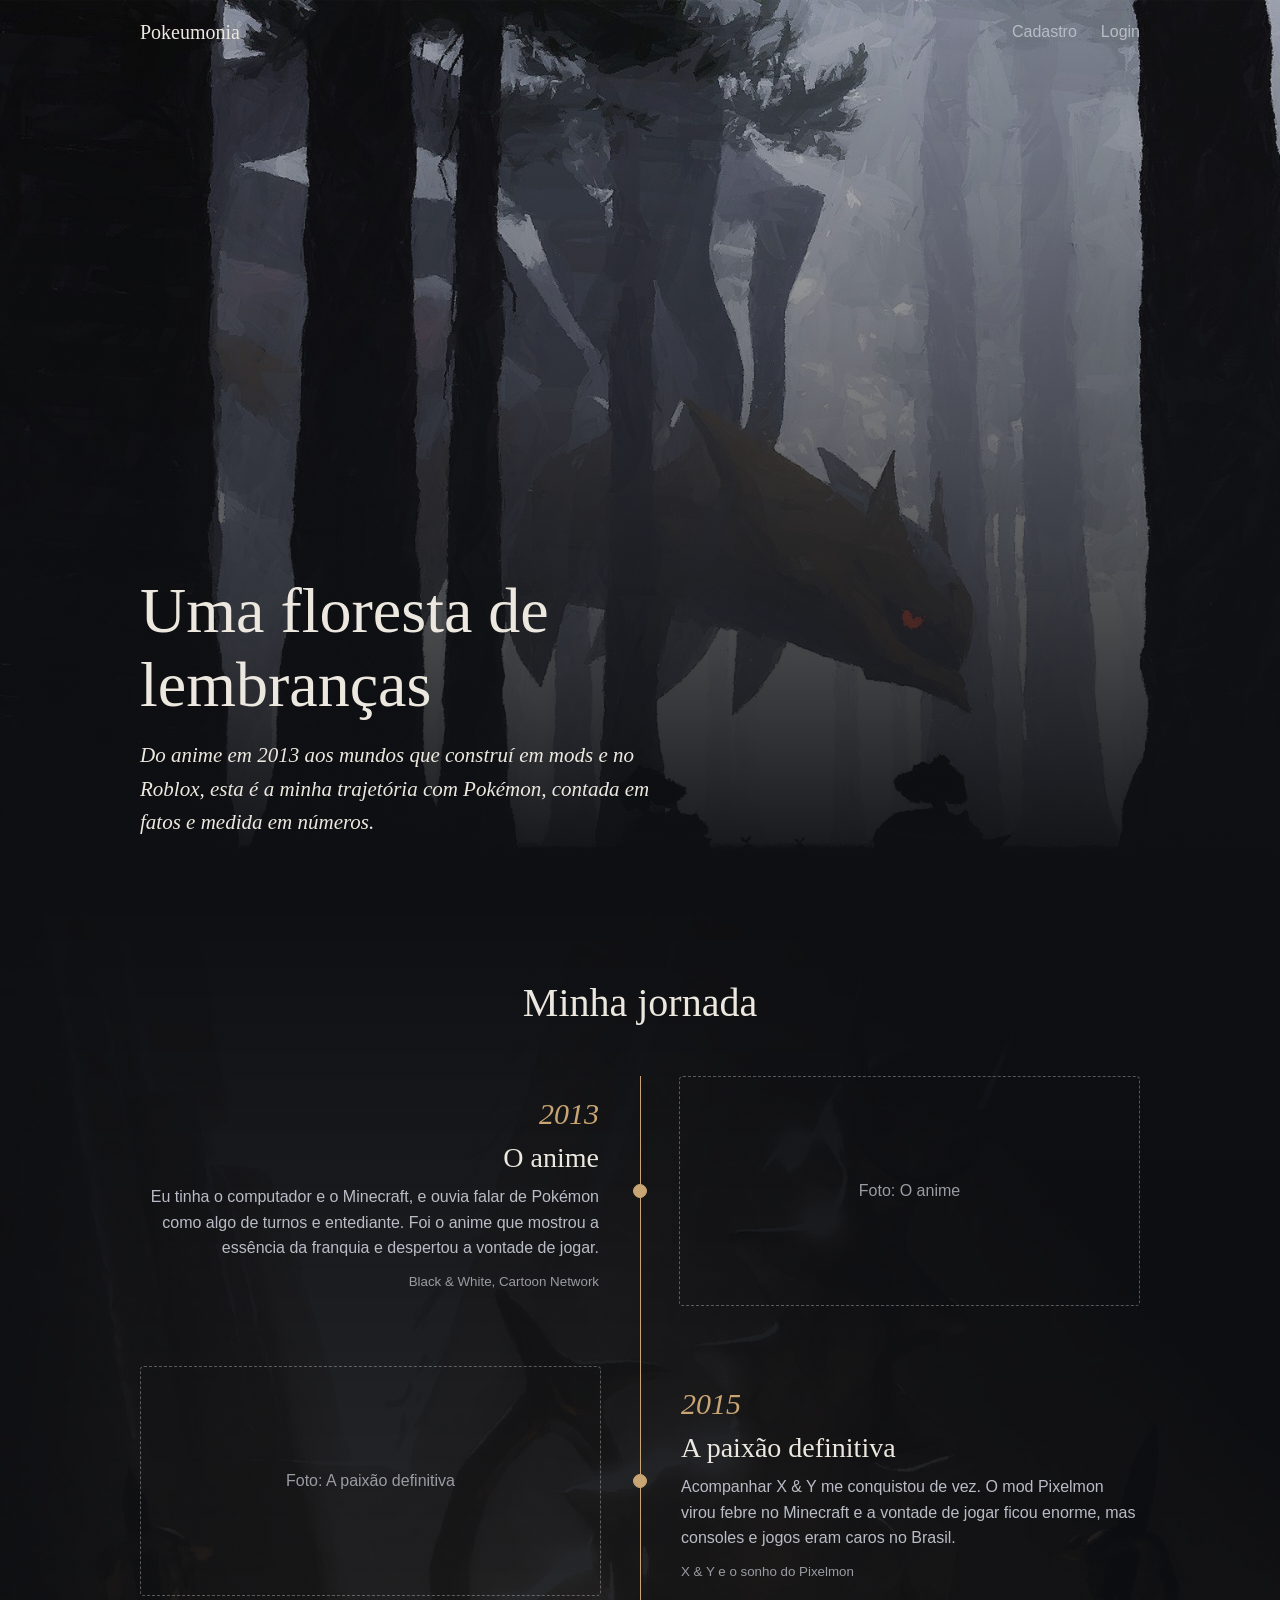
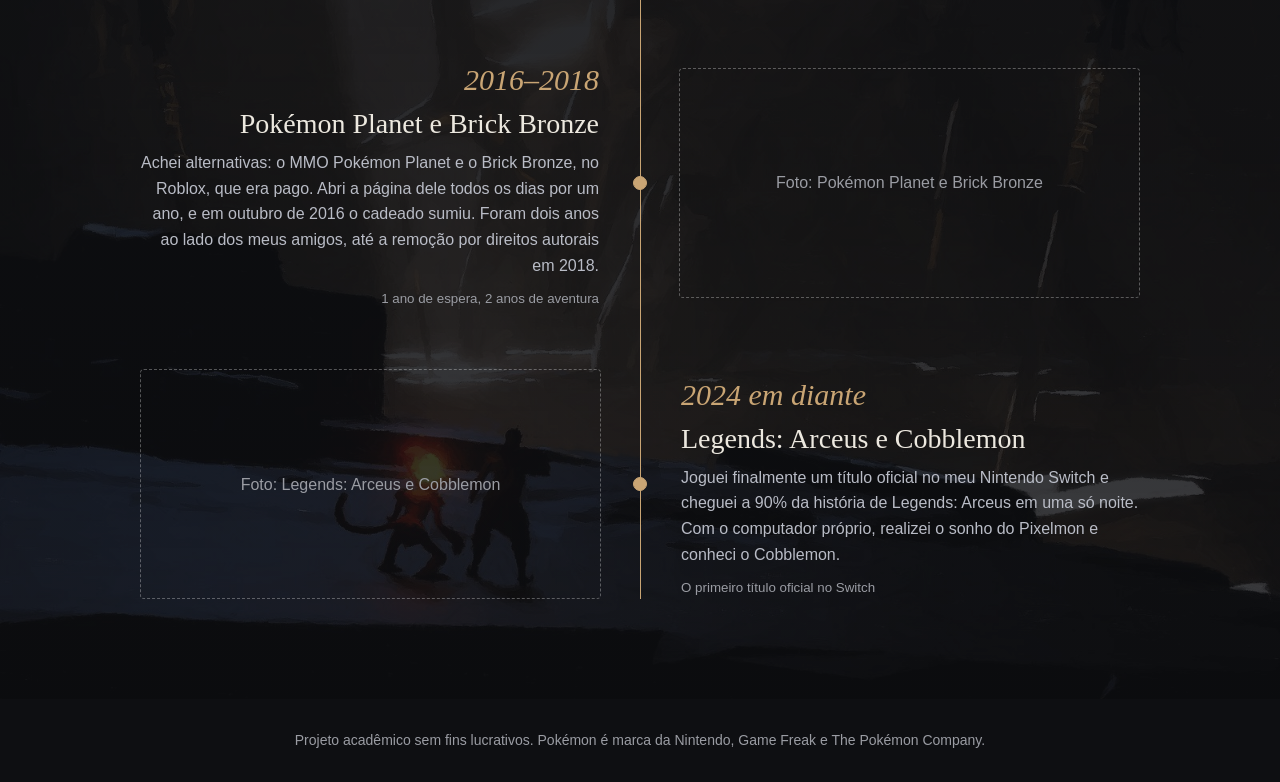
==== public/public/index.html @ a2856170 "Atualizacao do projeto" ====
<!DOCTYPE html>
<html lang="pt-BR">

<head>
    <meta charset="UTF-8">
    <meta name="viewport" content="width=device-width, initial-scale=1.0">
    <title>Pokeumonia | Início</title>
    <script src="js/sessao.js"></script>
    <link rel="stylesheet" href="css/styles.css">
</head>

<body class="home-page">
    <div class="header">
        <div class="container">
            <a class="logo" href="index.html">Pokeumonia</a>
            <ul class="navbar">
                <li><a href="cadastro.html">Cadastro</a></li>
                <li><a href="login.html">Login</a></li>
            </ul>
        </div>
    </div>

    <div class="capa">
        <div class="container">
            <h1>Uma floresta de lembranças</h1>
            <p>Do anime em 2013 aos mundos que construí em mods e no Roblox, esta é a minha trajetória com Pokémon, contada em fatos e medida em números.</p>
        </div>
    </div>

    <div class="jornada">
        <div class="container">
            <h2>Minha jornada</h2>
            <div class="linha">
            <div class="marco">
                <div class="texto">
                    <span class="ano">2013</span>
                    <h3>O anime</h3>
                    <p>Eu tinha o computador e o Minecraft, e ouvia falar de Pokémon como algo de turnos e entediante. Foi o anime que mostrou a essência da franquia e despertou a vontade de jogar.</p>
                    <small>Black & White, Cartoon Network</small>
                </div>
                <!-- Para colocar sua foto, troque o texto da div abaixo por: <img src="assets/img/foto1.jpg" alt="Descreva a foto"> -->
                <div class="foto">Foto: O anime</div>
            </div>
            <div class="marco destaque">
                <div class="texto">
                    <span class="ano">2015</span>
                    <h3>A paixão definitiva</h3>
                    <p>Acompanhar X & Y me conquistou de vez. O mod Pixelmon virou febre no Minecraft e a vontade de jogar ficou enorme, mas consoles e jogos eram caros no Brasil.</p>
                    <small>X & Y e o sonho do Pixelmon</small>
                </div>
                <!-- Para colocar sua foto, troque o texto da div abaixo por: <img src="assets/img/foto2.jpg" alt="Descreva a foto"> -->
                <div class="foto">Foto: A paixão definitiva</div>
            </div>
            <div class="marco destaque">
                <div class="texto">
                    <span class="ano">2016–2018</span>
                    <h3>Pokémon Planet e Brick Bronze</h3>
                    <p>Achei alternativas: o MMO Pokémon Planet e o Brick Bronze, no Roblox, que era pago. Abri a página dele todos os dias por um ano, e em outubro de 2016 o cadeado sumiu. Foram dois anos ao lado dos meus amigos, até a remoção por direitos autorais em 2018.</p>
                    <small>1 ano de espera, 2 anos de aventura</small>
                </div>
                <!-- Para colocar sua foto, troque o texto da div abaixo por: <img src="assets/img/foto3.jpg" alt="Descreva a foto"> -->
                <div class="foto">Foto: Pokémon Planet e Brick Bronze</div>
            </div>
            <div class="marco">
                <div class="texto">
                    <span class="ano">2024 em diante</span>
                    <h3>Legends: Arceus e Cobblemon</h3>
                    <p>Joguei finalmente um título oficial no meu Nintendo Switch e cheguei a 90% da história de Legends: Arceus em uma só noite. Com o computador próprio, realizei o sonho do Pixelmon e conheci o Cobblemon.</p>
                    <small>O primeiro título oficial no Switch</small>
                </div>
                <!-- Para colocar sua foto, troque o texto da div abaixo por: <img src="assets/img/foto4.jpg" alt="Descreva a foto"> -->
                <div class="foto">Foto: Legends: Arceus e Cobblemon</div>
            </div>
            </div>
        </div>
    </div>

    <div class="footer">
        <div class="container">
            Projeto acadêmico sem fins lucrativos. Pokémon é marca da Nintendo, Game Freak e The Pokémon Company.
        </div>
    </div>
</body>

</html>
---- public/public/css/styles.css ----
/* Pokeumonia: estilos gerais (index, login, cadastro) */
* { box-sizing: border-box; margin: 0; padding: 0; }

:root {
  --fundo: #0e0f12;
  --card: #16181d;
  --texto: #ece8df;
  --suave: #b9bcc6;
  --mudo: #9a9ca3;
  --linha: #2a2d34;
  --terra: #c9a574;
  --brilho: #ff4a33;
}

body { font-family: Arial, Helvetica, sans-serif; background-color: var(--fundo); color: var(--texto); line-height: 1.6; }
h1, h2, h3 { font-family: Georgia, "Times New Roman", serif; font-weight: normal; line-height: 1.15; }
a { color: inherit; text-decoration: none; }
.container { width: 90%; max-width: 1000px; margin: 0 auto; }

/* navbar transparente */
.header { position: absolute; top: 0; left: 0; width: 100%; z-index: 10; background-color: transparent; }
.header .container { display: flex; justify-content: space-between; align-items: center; height: 64px; }
.logo { font-family: Georgia, serif; font-size: 20px; }
.navbar { list-style: none; display: flex; gap: 24px; }
.navbar a { color: var(--suave); }
.navbar a:hover, .navbar .agora a { color: var(--texto); }

/* página inicial: frase de abertura */
.capa { min-height: 100vh; display: flex; align-items: flex-end; padding-bottom: 60px;
  background: linear-gradient(to top, #0e0f12 0%, rgba(14, 15, 18, 0.2) 100%), url("../assets/img/floresta.jpg") 62% 50% / cover no-repeat; }
.capa h1 { font-size: 64px; max-width: 700px; margin-bottom: 18px; }
.capa p { font-family: Georgia, serif; font-style: italic; font-size: 21px; max-width: 520px; }

/* jornada */
.jornada { padding: 80px 0 40px;
  background: linear-gradient(#0e0f12, rgba(14, 15, 18, 0.8)), url("../assets/img/ruinas.jpg") center 55% / cover no-repeat; }
.jornada h2 { text-align: center; font-size: 40px; margin-bottom: 50px; }
.linha { position: relative; }
.linha::before { content: ""; position: absolute; left: 50%; top: 0; bottom: 0; width: 1px; background-color: var(--terra); }
.marco { position: relative; display: flex; align-items: center; gap: 80px; margin-bottom: 60px; }
.marco:nth-child(even) { flex-direction: row-reverse; }
.marco::before { content: ""; position: absolute; left: 50%; top: 50%; width: 12px; height: 12px; border-radius: 50%; background-color: var(--terra); border: 1px solid var(--terra); transform: translate(-50%, -50%); }
.texto, .foto { flex: 1; }
.texto { text-align: right; }
.marco:nth-child(even) .texto { text-align: left; }
.ano { font-family: Georgia, serif; font-style: italic; font-size: 30px; color: var(--terra); }
.texto h3 { font-size: 28px; margin: 4px 0 10px; }
.texto p { color: var(--suave); }
.texto small { display: block; margin-top: 10px; color: var(--mudo); }
.foto { height: 230px; display: flex; align-items: center; justify-content: center; overflow: hidden; border: 1px dashed rgba(255, 255, 255, 0.3); border-radius: 4px; color: var(--mudo); }
.foto img { width: 100%; height: 100%; object-fit: cover; }

/* login e cadastro */
.login-page .login, .cadastro-page .login { min-height: 100vh; padding: 110px 0 50px; }
.login-page .login { background: linear-gradient(rgba(14, 15, 18, 0.35), rgba(14, 15, 18, 0.7)), url("../assets/img/arco.jpg") center / cover no-repeat; }
.cadastro-page .login { background: linear-gradient(rgba(14, 15, 18, 0.35), rgba(14, 15, 18, 0.7)), url("../assets/img/terracos.jpg") center / cover no-repeat; }
.card { max-width: 460px; margin: 0 auto; padding: 36px; background-color: rgba(22, 24, 29, 0.92); border: 1px solid rgba(255, 255, 255, 0.12); border-radius: 6px; }
.card h2 { font-size: 32px; margin-bottom: 22px; }
.campo { margin-bottom: 16px; }
.campo span { display: block; font-size: 14px; color: var(--suave); }
input { width: 100%; padding: 10px 0; background-color: transparent; border: 0; border-bottom: 1px solid rgba(255, 255, 255, 0.35); color: var(--texto); font-size: 16px; }
input:focus { outline: none; border-bottom-color: var(--texto); }
#requisitos_senha { font-size: 13px; margin-top: 6px; }
.botao { width: 100%; margin-top: 10px; padding: 12px; border: 1px solid var(--texto); border-radius: 30px; background-color: var(--texto); color: var(--fundo); font-size: 16px; cursor: pointer; }
.botao:hover { box-shadow: 0 0 18px rgba(255, 74, 51, 0.5); }
.troca { margin-top: 20px; font-size: 14px; color: var(--mudo); }
.troca a { color: var(--texto); text-decoration: underline; }
.alerta_erro { display: flex; justify-content: center; margin-bottom: 16px; }
.card_erro { display: none; padding: 12px; border: 1px solid var(--brilho); border-radius: 5px; background-color: var(--card); }
.loading-div { display: none; width: 50px; margin: 15px auto; }
.loading-div img { width: 50px; height: 50px; }
#div_erros_login { display: none; }

/* rodapé */
.footer { padding: 30px 0; text-align: center; font-size: 14px; color: var(--mudo); background-color: var(--fundo); }

/* celular */
@media (max-width: 800px) {
  .capa h1 { font-size: 38px; }
  .linha::before { left: 6px; }
  .marco, .marco:nth-child(even) { flex-direction: column; align-items: stretch; gap: 16px; padding-left: 30px; }
  .marco::before { left: 6px; top: 10px; transform: none; }
  .texto, .marco:nth-child(even) .texto { text-align: left; }
  .card { padding: 24px; }
}
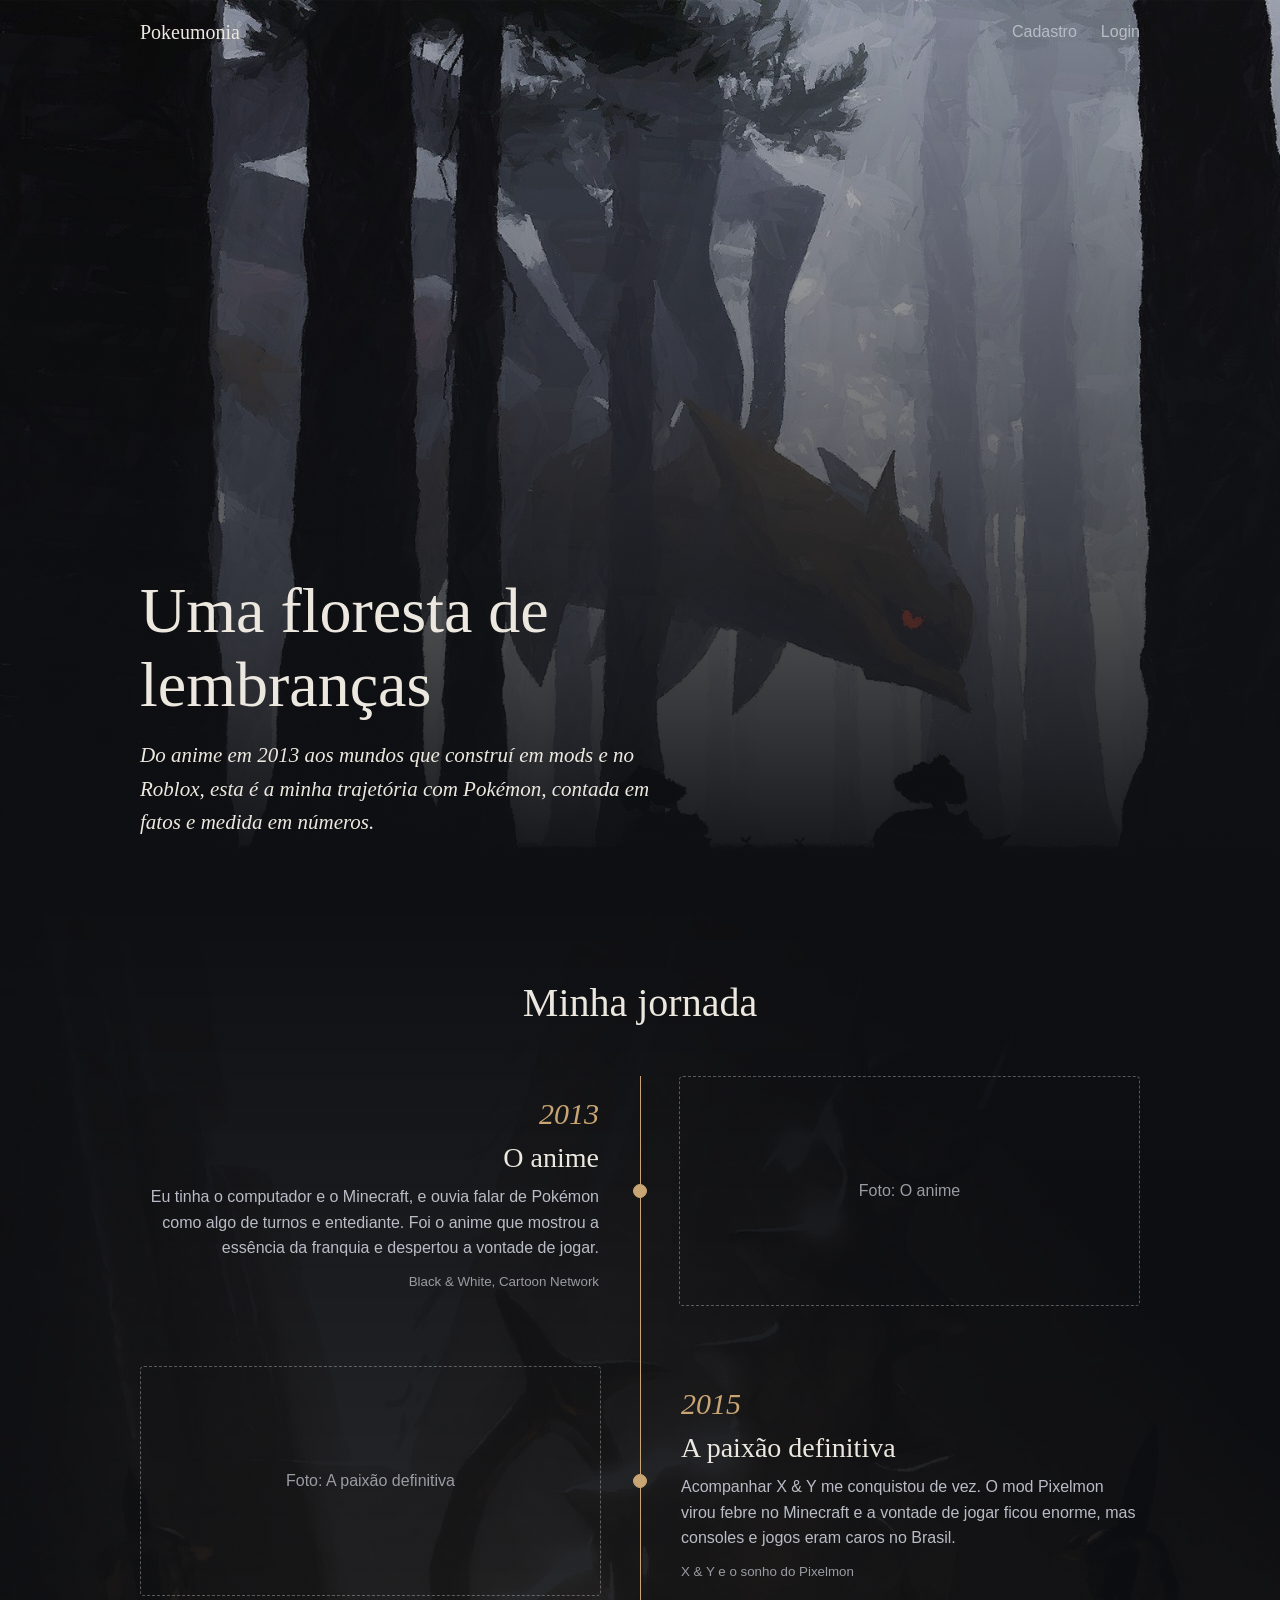
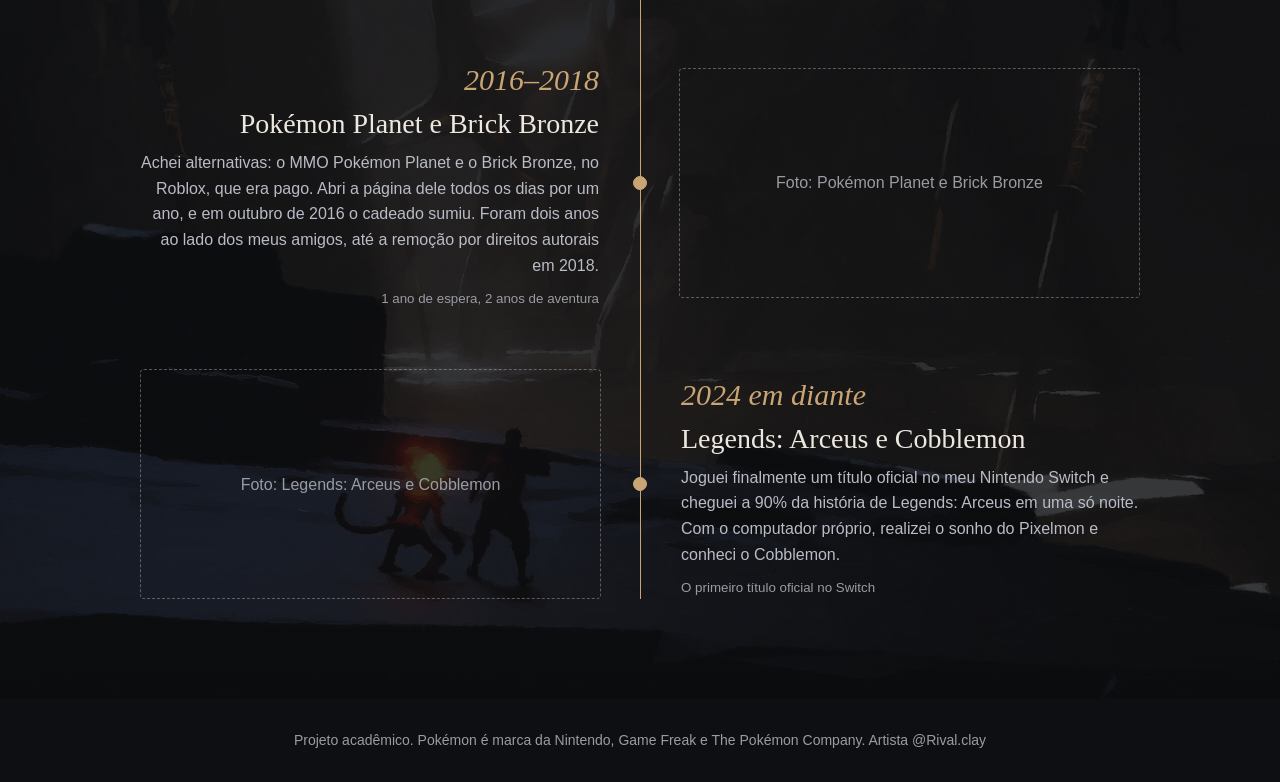
==== commit 91e8d5e7: "Atualizacao do projeto" ====
--- a/public/public/index.html
+++ b/public/public/index.html
@@ -77,7 +77,7 @@
 
     <div class="footer">
         <div class="container">
-            Projeto acadêmico sem fins lucrativos. Pokémon é marca da Nintendo, Game Freak e The Pokémon Company.
+            Projeto acadêmico. Pokémon é marca da Nintendo, Game Freak e The Pokémon Company. Artista @Rival.clay
         </div>
     </div>
 </body>
